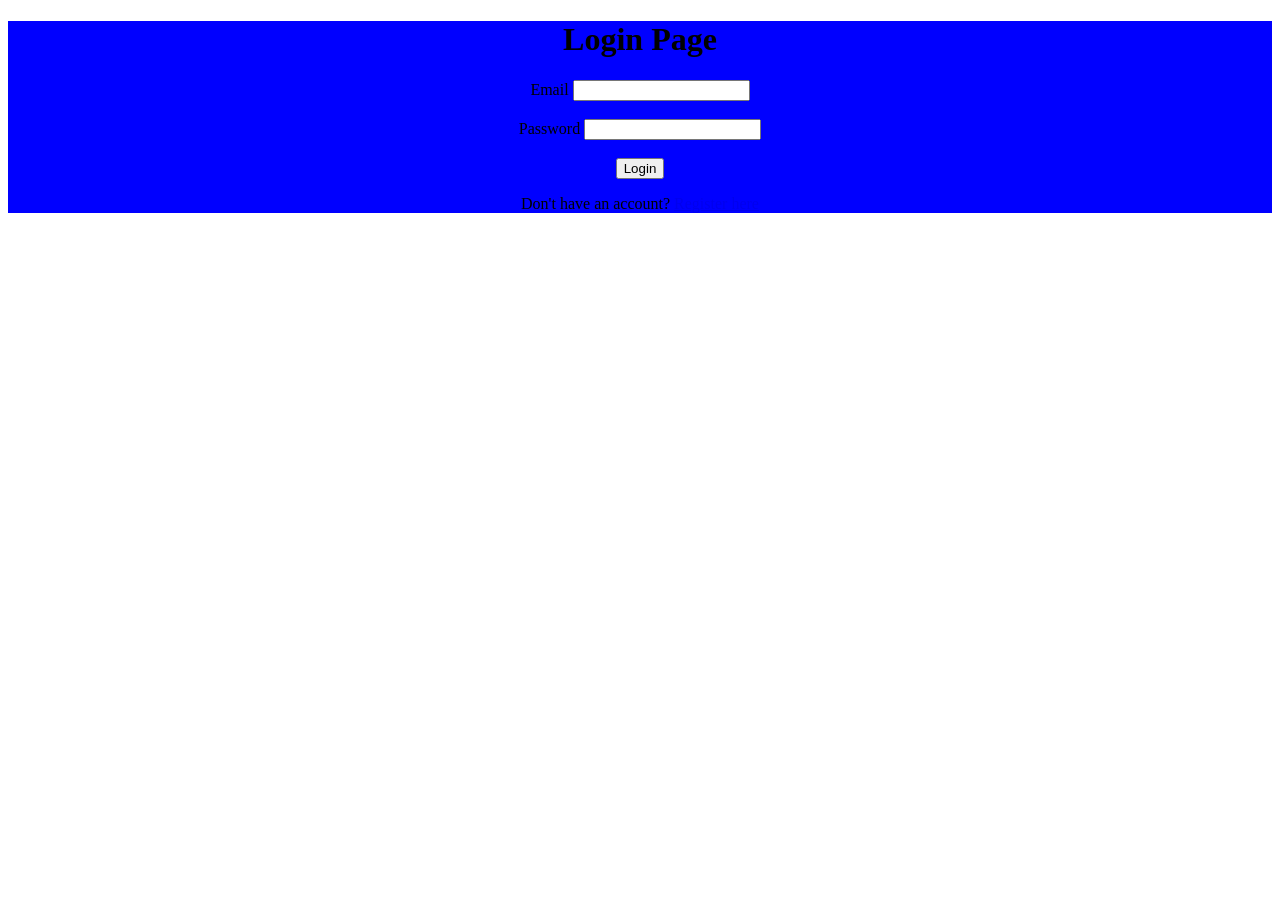
==== frontend/login.html @ 0e35f70b "files moved to repo" ====
<!DOCTYPE html>
<html lang="en">

<head>
    <meta charset="UTF-8">
    <meta name="viewport" content="width=device-width, initial-scale=1.0">
    <title>Login</title>
    <link rel="stylesheet" href="style.css">
</head>

<body>
    <div>
        <h1>Login Page</h1>
        <form>
            <label>Email</label>
            <input type="Email" id="mail"> <br> <br>
            <label>Password</label>
            <input type="password" id="password"> <br> <br>
            <button id="login-btn">Login</button>
            <p>Don't have an account? <a href="register.html">Register here</a></p>
        </form>
    </div>
    <script src="login.js"></script>
</body>

</html>
---- frontend/style.css ----
div {
    text-align: center;
    background-color: blue;
}
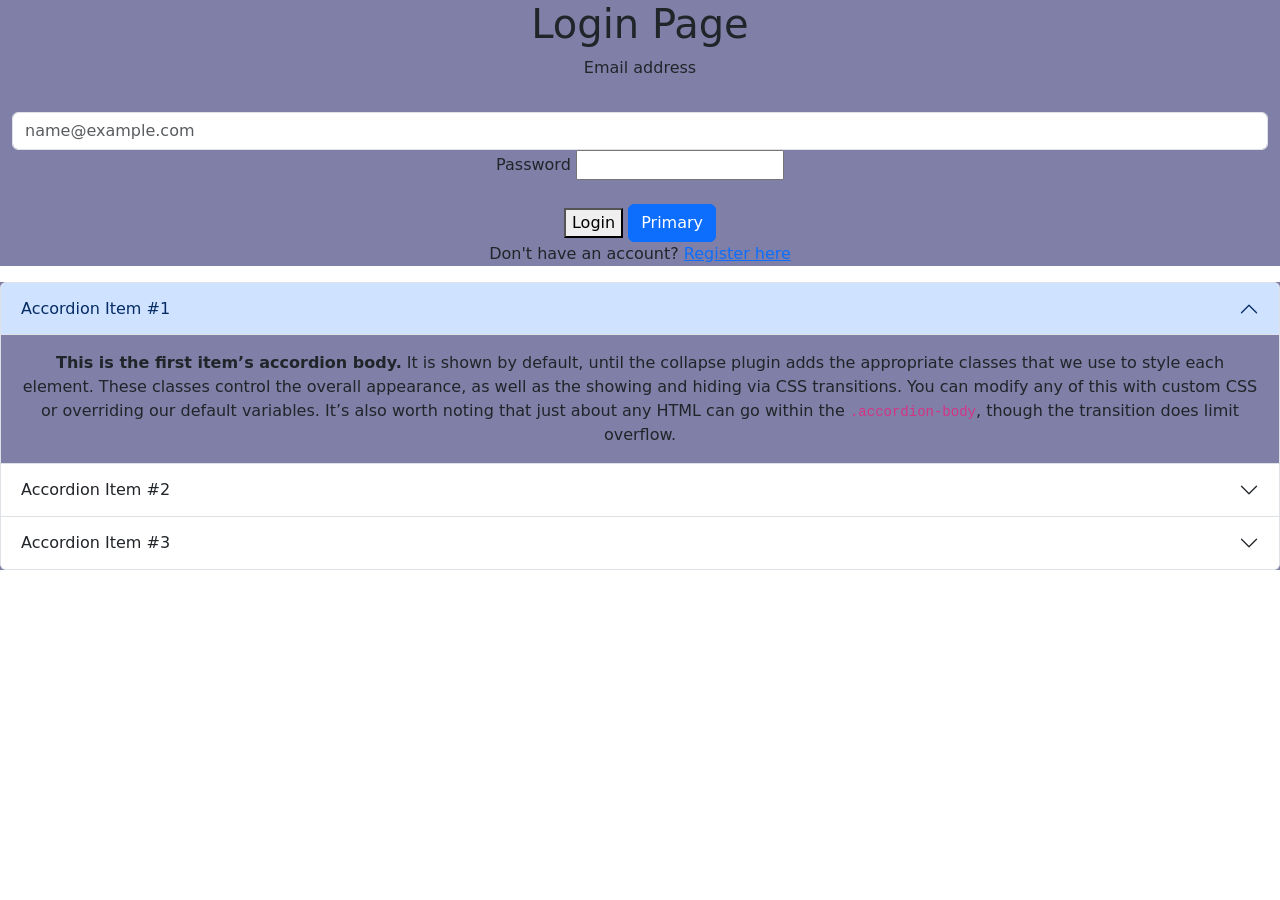
==== commit 4f293aac: "initial commit" ====
--- a/frontend/login.html
+++ b/frontend/login.html
@@ -5,21 +5,83 @@
     <meta charset="UTF-8">
     <meta name="viewport" content="width=device-width, initial-scale=1.0">
     <title>Login</title>
+    <link href="https://cdn.jsdelivr.net/npm/bootstrap@5.3.8/dist/css/bootstrap.min.css" rel="stylesheet"
+        integrity="sha384-sRIl4kxILFvY47J16cr9ZwB07vP4J8+LH7qKQnuqkuIAvNWLzeN8tE5YBujZqJLB" crossorigin="anonymous">
+
     <link rel="stylesheet" href="style.css">
 </head>
 
 <body>
-    <div>
+    <div class="login-container container-fluid text-center">
         <h1>Login Page</h1>
         <form>
-            <label>Email</label>
-            <input type="Email" id="mail"> <br> <br>
+            <label for=" exampleFormControlInput1" class="form-label">Email address</label> <br> <br>
+            <input type="email" class="form-control" id="exampleFormControlInput1" placeholder="name@example.com">
             <label>Password</label>
             <input type="password" id="password"> <br> <br>
             <button id="login-btn">Login</button>
+            <button type="button" class="btn btn-primary">Primary</button>
             <p>Don't have an account? <a href="register.html">Register here</a></p>
         </form>
     </div>
+    <div class="accordion" id="accordionExample">
+        <div class="accordion-item">
+            <h2 class="accordion-header">
+                <button class="accordion-button" type="button" data-bs-toggle="collapse" data-bs-target="#collapseOne"
+                    aria-expanded="true" aria-controls="collapseOne">
+                    Accordion Item #1
+                </button>
+            </h2>
+            <div id="collapseOne" class="accordion-collapse collapse show" data-bs-parent="#accordionExample">
+                <div class="accordion-body">
+                    <strong>This is the first item’s accordion body.</strong> It is shown by default, until the collapse
+                    plugin adds the appropriate classes that we use to style each element. These classes control the
+                    overall appearance, as well as the showing and hiding via CSS transitions. You can modify any of
+                    this with custom CSS or overriding our default variables. It’s also worth noting that just about any
+                    HTML can go within the <code>.accordion-body</code>, though the transition does limit overflow.
+                </div>
+            </div>
+        </div>
+        <div class="accordion-item">
+            <h2 class="accordion-header">
+                <button class="accordion-button collapsed" type="button" data-bs-toggle="collapse"
+                    data-bs-target="#collapseTwo" aria-expanded="false" aria-controls="collapseTwo">
+                    Accordion Item #2
+                </button>
+            </h2>
+            <div id="collapseTwo" class="accordion-collapse collapse" data-bs-parent="#accordionExample">
+                <div class="accordion-body">
+                    <strong>This is the second item’s accordion body.</strong> It is hidden by default, until the
+                    collapse plugin adds the appropriate classes that we use to style each element. These classes
+                    control the overall appearance, as well as the showing and hiding via CSS transitions. You can
+                    modify any of this with custom CSS or overriding our default variables. It’s also worth noting that
+                    just about any HTML can go within the <code>.accordion-body</code>, though the transition does limit
+                    overflow.
+                </div>
+            </div>
+        </div>
+        <div class="accordion-item">
+            <h2 class="accordion-header">
+                <button class="accordion-button collapsed" type="button" data-bs-toggle="collapse"
+                    data-bs-target="#collapseThree" aria-expanded="false" aria-controls="collapseThree">
+                    Accordion Item #3
+                </button>
+            </h2>
+            <div id="collapseThree" class="accordion-collapse collapse" data-bs-parent="#accordionExample">
+                <div class="accordion-body">
+                    <strong>This is the third item’s accordion body.</strong> It is hidden by default, until the
+                    collapse plugin adds the appropriate classes that we use to style each element. These classes
+                    control the overall appearance, as well as the showing and hiding via CSS transitions. You can
+                    modify any of this with custom CSS or overriding our default variables. It’s also worth noting that
+                    just about any HTML can go within the <code>.accordion-body</code>, though the transition does limit
+                    overflow.
+                </div>
+            </div>
+        </div>
+    </div>
+    <script src="https://cdn.jsdelivr.net/npm/bootstrap@5.3.8/dist/js/bootstrap.bundle.min.js"
+        integrity="sha384-FKyoEForCGlyvwx9Hj09JcYn3nv7wiPVlz7YYwJrWVcXK/BmnVDxM+D2scQbITxI"
+        crossorigin="anonymous"></script>
     <script src="login.js"></script>
 </body>
 
--- a/frontend/style.css
+++ b/frontend/style.css
@@ -1,4 +1,4 @@
 div {
     text-align: center;
-    background-color: blue;
+    background-color: rgb(127, 127, 167);
 }
